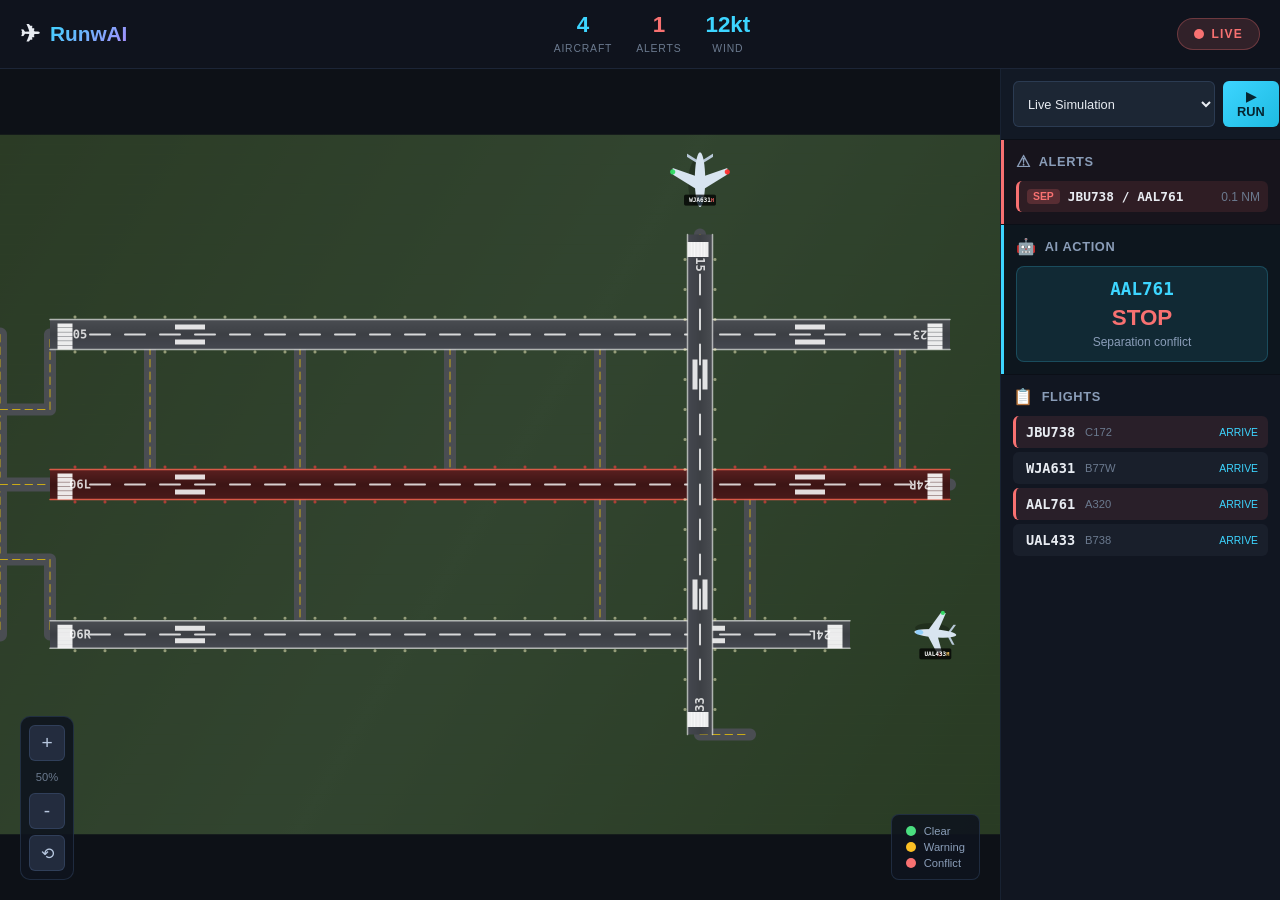
==== runwai/frontend/index.html @ bb62309c "Add RunwAI ATC conflict detection system - Layers 1-7 Co-authored-by: Cursor <cursoragent@cursor.com" ====
<!DOCTYPE html>
<html lang="en">
  <head>
    <meta charset="UTF-8" />
    <meta name="viewport" content="width=device-width, initial-scale=1.0" />
    <title>RunwAI - Live Airport Simulation</title>
    <link rel="stylesheet" href="./styles.css" />
  </head>
  <body>
    <div class="app">
      <!-- Header Bar -->
      <header class="header">
        <div class="logo">
          <span class="logo-icon">✈</span>
          <span class="logo-text">RunwAI</span>
        </div>
        <div class="header-stats">
          <div class="stat">
            <span class="stat-value" id="aircraftCount">0</span>
            <span class="stat-label">Aircraft</span>
          </div>
          <div class="stat">
            <span class="stat-value" id="violationCount">0</span>
            <span class="stat-label">Alerts</span>
          </div>
          <div class="stat weather-stat">
            <span class="stat-value" id="windValue">-</span>
            <span class="stat-label">Wind</span>
          </div>
        </div>
        <div class="header-status" id="headerStatus">
          <span class="status-indicator"></span>
          <span class="status-text">LIVE</span>
        </div>
      </header>

      <!-- Main Content -->
      <main class="main">
        <!-- Airport Map -->
        <div class="map-wrapper">
          <div class="map-container" id="mapContainer">
            <canvas id="airportCanvas"></canvas>
          </div>
          
          <!-- Zoom Controls -->
          <div class="zoom-controls">
            <button id="zoomIn" class="zoom-btn">+</button>
            <span class="zoom-level" id="zoomLevel">100%</span>
            <button id="zoomOut" class="zoom-btn">-</button>
            <button id="zoomReset" class="zoom-btn reset">⟲</button>
          </div>

          <!-- Mini Legend -->
          <div class="mini-legend">
            <div class="legend-row"><span class="dot green"></span> Clear</div>
            <div class="legend-row"><span class="dot yellow"></span> Warning</div>
            <div class="legend-row"><span class="dot red"></span> Conflict</div>
          </div>

          <!-- Storm Warning Overlay -->
          <div class="storm-banner" id="stormBanner">
            <span>⛈ STORM WARNING ACTIVE</span>
          </div>
        </div>

        <!-- Side Panel -->
        <aside class="side-panel">
          <!-- Scenario Selector -->
          <div class="scenario-box">
            <select id="scenarioSelect">
              <option value="live">Live Simulation</option>
              <option value="separation">Scenario: Runway Incursion</option>
              <option value="storm">Scenario: Storm Approach</option>
              <option value="wake">Scenario: Wake Turbulence</option>
            </select>
            <button id="runBtn" class="run-btn">▶ RUN</button>
          </div>

          <!-- Alerts Panel -->
          <div class="panel alerts-panel" id="alertsPanel">
            <div class="panel-header">
              <span class="panel-icon">⚠</span>
              <span>Alerts</span>
            </div>
            <div class="alerts-list" id="alertsList">
              <div class="no-alerts">All clear</div>
            </div>
          </div>

          <!-- AI Action Panel -->
          <div class="panel ai-panel" id="aiPanel">
            <div class="panel-header">
              <span class="panel-icon">🤖</span>
              <span>AI Action</span>
            </div>
            <div class="ai-content" id="aiContent">
              <div class="ai-idle">Monitoring...</div>
            </div>
          </div>

          <!-- Active Flights -->
          <div class="panel flights-panel">
            <div class="panel-header">
              <span class="panel-icon">📋</span>
              <span>Flights</span>
            </div>
            <div class="flights-list" id="flightsList"></div>
          </div>
        </aside>
      </main>
    </div>

    <script type="module" src="./main.js"></script>
  </body>
</html>
---- runwai/frontend/styles.css ----
/* ═══════════════════════════════════════════════════════════════════════════
   RunwAI - Live Airport Simulation
   Clean, minimal UI
   ═══════════════════════════════════════════════════════════════════════════ */

* {
  box-sizing: border-box;
  margin: 0;
  padding: 0;
}

body {
  font-family: "Inter", -apple-system, BlinkMacSystemFont, sans-serif;
  background: #0a0d12;
  color: #e8ecf2;
  overflow: hidden;
  height: 100vh;
}

.app {
  display: flex;
  flex-direction: column;
  height: 100vh;
}

/* ─── HEADER ─────────────────────────────────────────────────────────────── */

.header {
  display: flex;
  align-items: center;
  justify-content: space-between;
  padding: 12px 20px;
  background: rgba(15, 20, 30, 0.95);
  border-bottom: 1px solid rgba(100, 140, 200, 0.15);
  z-index: 100;
}

.logo {
  display: flex;
  align-items: center;
  gap: 10px;
  font-size: 1.3rem;
  font-weight: 700;
}

.logo-icon {
  font-size: 1.5rem;
}

.logo-text {
  background: linear-gradient(135deg, #3dd5ff, #a78bfa);
  -webkit-background-clip: text;
  -webkit-text-fill-color: transparent;
}

.header-stats {
  display: flex;
  gap: 24px;
}

.stat {
  text-align: center;
}

.stat-value {
  display: block;
  font-size: 1.4rem;
  font-weight: 700;
  color: #3dd5ff;
}

.stat-label {
  font-size: 0.65rem;
  color: #6b7a8f;
  text-transform: uppercase;
  letter-spacing: 0.08em;
}

.stat.alert .stat-value {
  color: #f87171;
}

.header-status {
  display: flex;
  align-items: center;
  gap: 8px;
  padding: 8px 16px;
  background: rgba(74, 222, 128, 0.15);
  border: 1px solid rgba(74, 222, 128, 0.3);
  border-radius: 20px;
}

.status-indicator {
  width: 10px;
  height: 10px;
  background: #4ade80;
  border-radius: 50%;
  animation: pulse 2s infinite;
}

.status-text {
  font-size: 0.75rem;
  font-weight: 700;
  color: #4ade80;
  letter-spacing: 0.1em;
}

.header-status.alert {
  background: rgba(248, 113, 113, 0.15);
  border-color: rgba(248, 113, 113, 0.3);
}

.header-status.alert .status-indicator {
  background: #f87171;
  animation: pulse 0.5s infinite;
}

.header-status.alert .status-text {
  color: #f87171;
}

@keyframes pulse {
  0%, 100% { opacity: 1; transform: scale(1); }
  50% { opacity: 0.6; transform: scale(0.9); }
}

/* ─── MAIN ───────────────────────────────────────────────────────────────── */

.main {
  display: flex;
  flex: 1;
  overflow: hidden;
}

/* ─── MAP ────────────────────────────────────────────────────────────────── */

.map-wrapper {
  flex: 1;
  position: relative;
  background: #0d1117;
  overflow: hidden;
}

.map-container {
  width: 100%;
  height: 100%;
  overflow: hidden;
  cursor: grab;
}

.map-container:active {
  cursor: grabbing;
}

#airportCanvas {
  transform-origin: 0 0;
  image-rendering: crisp-edges;
}

/* Zoom Controls */
.zoom-controls {
  position: absolute;
  bottom: 20px;
  left: 20px;
  display: flex;
  flex-direction: column;
  gap: 6px;
  background: rgba(15, 20, 30, 0.9);
  border: 1px solid rgba(100, 140, 200, 0.2);
  border-radius: 10px;
  padding: 8px;
}

.zoom-btn {
  width: 36px;
  height: 36px;
  background: rgba(40, 50, 70, 0.8);
  border: 1px solid rgba(100, 140, 200, 0.2);
  border-radius: 6px;
  color: #b8c8e0;
  font-size: 1.2rem;
  cursor: pointer;
  transition: all 0.15s;
}

.zoom-btn:hover {
  background: rgba(61, 213, 255, 0.2);
  border-color: #3dd5ff;
  color: #3dd5ff;
}

.zoom-btn.reset {
  font-size: 1rem;
}

.zoom-level {
  text-align: center;
  font-size: 0.7rem;
  color: #6b7a8f;
  padding: 4px 0;
}

/* Mini Legend */
.mini-legend {
  position: absolute;
  bottom: 20px;
  right: 20px;
  background: rgba(15, 20, 30, 0.9);
  border: 1px solid rgba(100, 140, 200, 0.2);
  border-radius: 8px;
  padding: 10px 14px;
  font-size: 0.7rem;
}

.legend-row {
  display: flex;
  align-items: center;
  gap: 8px;
  margin-bottom: 4px;
  color: #8a9db8;
}

.legend-row:last-child {
  margin-bottom: 0;
}

.dot {
  width: 10px;
  height: 10px;
  border-radius: 50%;
}

.dot.green { background: #4ade80; }
.dot.yellow { background: #fbbf24; }
.dot.red { background: #f87171; }

/* Storm Banner */
.storm-banner {
  position: absolute;
  top: 0;
  left: 0;
  right: 0;
  background: linear-gradient(90deg, rgba(139, 92, 246, 0.9), rgba(248, 113, 113, 0.9));
  color: white;
  text-align: center;
  padding: 10px;
  font-weight: 700;
  font-size: 0.85rem;
  letter-spacing: 0.1em;
  transform: translateY(-100%);
  transition: transform 0.3s;
}

.storm-banner.visible {
  transform: translateY(0);
}

/* ─── SIDE PANEL ─────────────────────────────────────────────────────────── */

.side-panel {
  width: 280px;
  background: rgba(12, 16, 24, 0.98);
  border-left: 1px solid rgba(100, 140, 200, 0.15);
  display: flex;
  flex-direction: column;
  gap: 1px;
  overflow-y: auto;
}

.scenario-box {
  display: flex;
  gap: 8px;
  padding: 12px;
  background: rgba(20, 28, 40, 0.8);
}

.scenario-box select {
  flex: 1;
  background: rgba(30, 40, 55, 0.9);
  border: 1px solid rgba(100, 140, 200, 0.2);
  border-radius: 6px;
  color: #e8ecf2;
  padding: 8px 10px;
  font-size: 0.8rem;
  cursor: pointer;
}

.scenario-box select option {
  background: #1a2030;
}

.run-btn {
  background: linear-gradient(135deg, #3dd5ff, #1ebbe2);
  border: none;
  border-radius: 6px;
  color: #062530;
  padding: 8px 14px;
  font-weight: 700;
  font-size: 0.8rem;
  cursor: pointer;
  transition: all 0.2s;
}

.run-btn:hover {
  transform: scale(1.05);
  box-shadow: 0 4px 15px rgba(61, 213, 255, 0.4);
}

/* Panels */
.panel {
  background: rgba(18, 24, 35, 0.9);
  padding: 12px;
}

.panel-header {
  display: flex;
  align-items: center;
  gap: 8px;
  font-size: 0.8rem;
  font-weight: 600;
  color: #8a9db8;
  margin-bottom: 10px;
  text-transform: uppercase;
  letter-spacing: 0.05em;
}

.panel-icon {
  font-size: 1rem;
}

/* Alerts Panel */
.alerts-panel {
  border-left: 3px solid transparent;
  transition: border-color 0.3s;
}

.alerts-panel.has-alerts {
  border-left-color: #f87171;
  background: rgba(248, 113, 113, 0.05);
}

.alerts-list {
  display: flex;
  flex-direction: column;
  gap: 6px;
}

.no-alerts {
  text-align: center;
  color: #4ade80;
  font-size: 0.8rem;
  padding: 10px;
}

.alert-item {
  display: flex;
  align-items: center;
  gap: 8px;
  padding: 8px;
  background: rgba(30, 35, 45, 0.8);
  border-radius: 6px;
  border-left: 3px solid #fbbf24;
}

.alert-item.red {
  border-left-color: #f87171;
  background: rgba(248, 113, 113, 0.1);
}

.alert-rule {
  background: rgba(248, 113, 113, 0.2);
  color: #f87171;
  padding: 2px 6px;
  border-radius: 4px;
  font-size: 0.65rem;
  font-weight: 700;
}

.alert-item.yellow .alert-rule {
  background: rgba(251, 191, 36, 0.2);
  color: #fbbf24;
}

.alert-flights {
  flex: 1;
  font-size: 0.8rem;
  font-weight: 600;
  font-family: monospace;
}

.alert-dist {
  font-size: 0.75rem;
  color: #6b7a8f;
}

/* AI Panel */
.ai-panel {
  background: rgba(61, 213, 255, 0.03);
  border-left: 3px solid #3dd5ff;
}

.ai-idle {
  text-align: center;
  color: #6b7a8f;
  font-size: 0.8rem;
  padding: 15px;
}

.ai-action {
  background: rgba(61, 213, 255, 0.1);
  border: 1px solid rgba(61, 213, 255, 0.2);
  border-radius: 8px;
  padding: 12px;
  text-align: center;
}

.ai-target {
  font-size: 1.1rem;
  font-weight: 700;
  color: #3dd5ff;
  font-family: monospace;
  margin-bottom: 6px;
}

.ai-command {
  font-size: 1.4rem;
  font-weight: 700;
  color: #f87171;
  margin-bottom: 4px;
}

.ai-reason {
  font-size: 0.75rem;
  color: #8a9db8;
}

/* Flights Panel */
.flights-panel {
  flex: 1;
  overflow-y: auto;
}

.flights-list {
  display: flex;
  flex-direction: column;
  gap: 4px;
}

.flight-row {
  display: flex;
  align-items: center;
  gap: 10px;
  padding: 8px 10px;
  background: rgba(30, 38, 50, 0.6);
  border-radius: 6px;
  border-left: 3px solid transparent;
}

.flight-row.conflict {
  border-left-color: #f87171;
  background: rgba(248, 113, 113, 0.1);
}

.flight-id {
  font-weight: 700;
  font-family: monospace;
  font-size: 0.85rem;
  color: #e8ecf2;
}

.flight-type {
  font-size: 0.7rem;
  color: #6b7a8f;
}

.flight-phase {
  margin-left: auto;
  font-size: 0.65rem;
  color: #3dd5ff;
  text-transform: uppercase;
}

.no-flights {
  text-align: center;
  color: #6b7a8f;
  font-size: 0.8rem;
  padding: 20px;
}

/* ─── SCROLLBAR ──────────────────────────────────────────────────────────── */

::-webkit-scrollbar {
  width: 5px;
}

::-webkit-scrollbar-track {
  background: rgba(0, 0, 0, 0.2);
}

::-webkit-scrollbar-thumb {
  background: rgba(100, 140, 200, 0.3);
  border-radius: 3px;
}

/* ─── RESPONSIVE ─────────────────────────────────────────────────────────── */

@media (max-width: 900px) {
  .side-panel {
    width: 240px;
  }
  
  .header-stats {
    gap: 16px;
  }
  
  .stat-value {
    font-size: 1.1rem;
  }
}

@media (max-width: 600px) {
  .header {
    flex-wrap: wrap;
    gap: 10px;
  }
  
  .side-panel {
    position: fixed;
    right: 0;
    top: 60px;
    bottom: 0;
    width: 260px;
    transform: translateX(100%);
    transition: transform 0.3s;
    z-index: 200;
  }
  
  .side-panel.open {
    transform: translateX(0);
  }
}
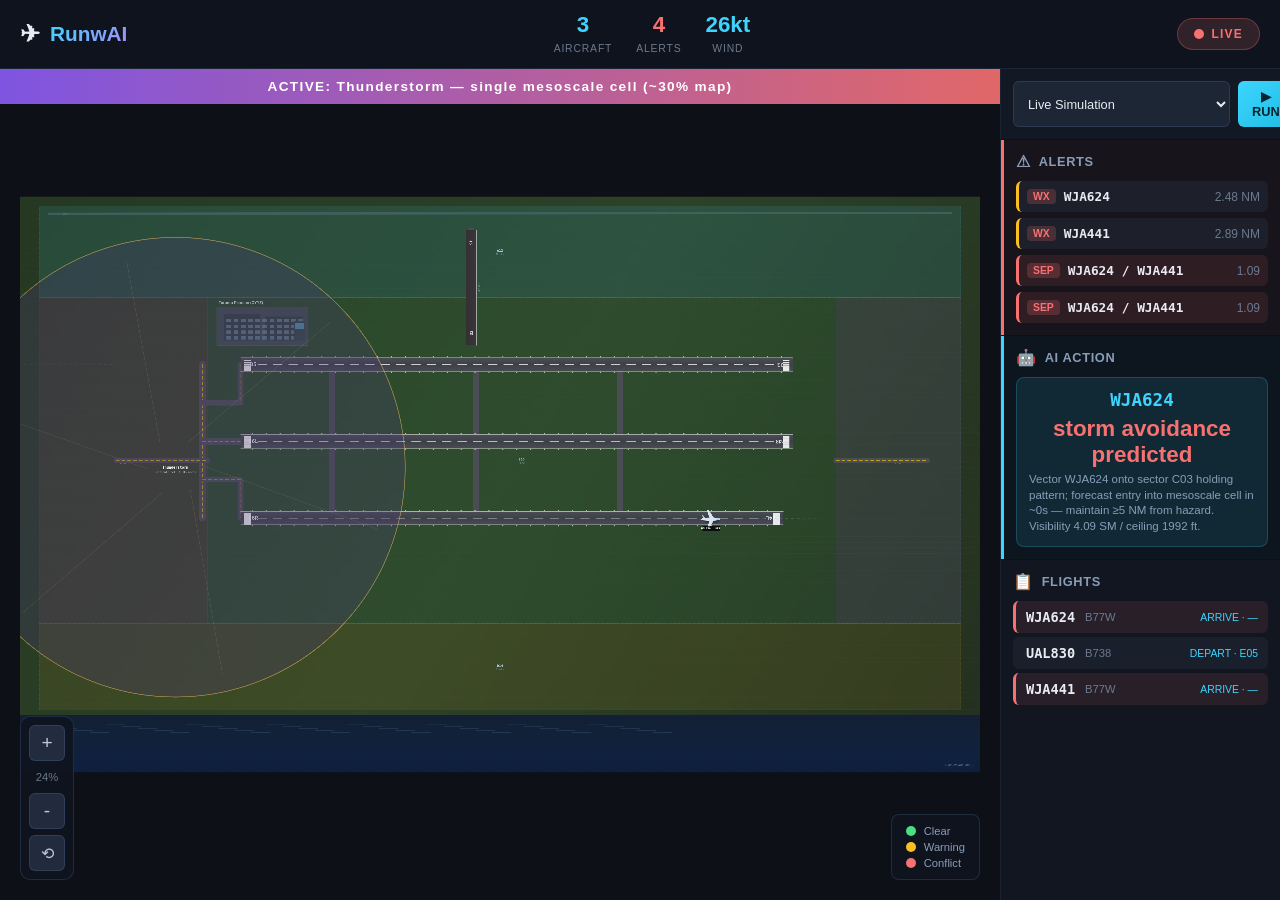
==== commit 5112d335: "frontend updates" ====
--- a/runwai/frontend/index.html
+++ b/runwai/frontend/index.html
@@ -59,7 +59,7 @@
 
           <!-- Storm Warning Overlay -->
           <div class="storm-banner" id="stormBanner">
-            <span>⛈ STORM WARNING ACTIVE</span>
+            <span id="stormBannerText">WEATHER: advisory active</span>
           </div>
         </div>
 
@@ -69,7 +69,7 @@
           <div class="scenario-box">
             <select id="scenarioSelect">
               <option value="live">Live Simulation</option>
-              <option value="separation">Scenario: Runway Incursion</option>
+              <option value="separation">Scenario: Parallel final spacing</option>
               <option value="storm">Scenario: Storm Approach</option>
               <option value="wake">Scenario: Wake Turbulence</option>
             </select>
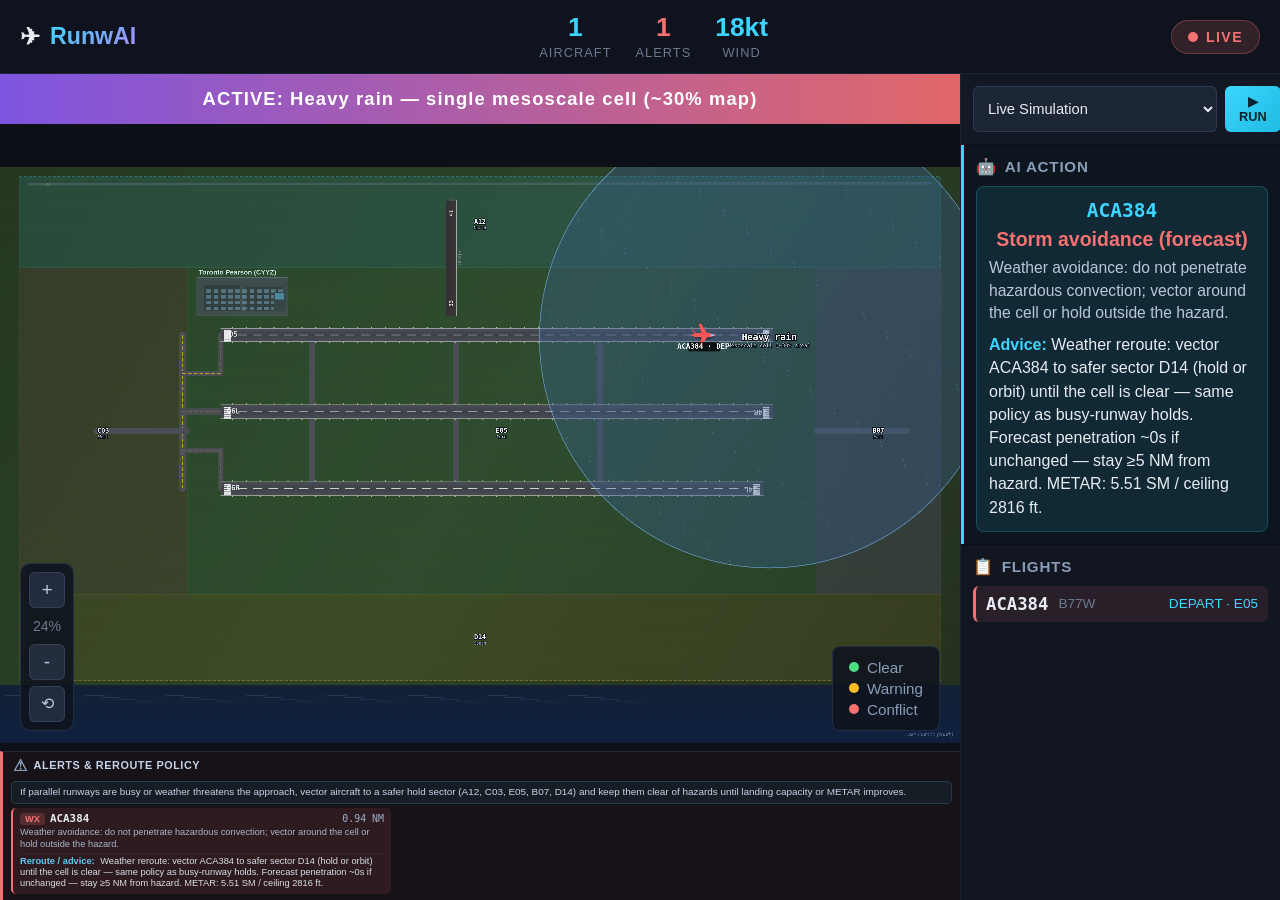
==== commit 3f57ac11: "frontend changes" ====
--- a/runwai/frontend/index.html
+++ b/runwai/frontend/index.html
@@ -36,31 +36,44 @@
 
       <!-- Main Content -->
       <main class="main">
-        <!-- Airport Map -->
-        <div class="map-wrapper">
-          <div class="map-container" id="mapContainer">
-            <canvas id="airportCanvas"></canvas>
-          </div>
-          
-          <!-- Zoom Controls -->
-          <div class="zoom-controls">
-            <button id="zoomIn" class="zoom-btn">+</button>
-            <span class="zoom-level" id="zoomLevel">100%</span>
-            <button id="zoomOut" class="zoom-btn">-</button>
-            <button id="zoomReset" class="zoom-btn reset">⟲</button>
+        <div class="workspace">
+          <!-- Airport Map -->
+          <div class="map-wrapper">
+            <div class="map-container" id="mapContainer">
+              <canvas id="airportCanvas"></canvas>
+            </div>
+
+            <!-- Zoom Controls -->
+            <div class="zoom-controls">
+              <button id="zoomIn" class="zoom-btn">+</button>
+              <span class="zoom-level" id="zoomLevel">100%</span>
+              <button id="zoomOut" class="zoom-btn">-</button>
+              <button id="zoomReset" class="zoom-btn reset">⟲</button>
+            </div>
+
+            <!-- Mini Legend -->
+            <div class="mini-legend">
+              <div class="legend-row"><span class="dot green"></span> Clear</div>
+              <div class="legend-row"><span class="dot yellow"></span> Warning</div>
+              <div class="legend-row"><span class="dot red"></span> Conflict</div>
+            </div>
+
+            <!-- Storm Warning Overlay -->
+            <div class="storm-banner" id="stormBanner">
+              <span id="stormBannerText">WEATHER: advisory active</span>
+            </div>
           </div>
 
-          <!-- Mini Legend -->
-          <div class="mini-legend">
-            <div class="legend-row"><span class="dot green"></span> Clear</div>
-            <div class="legend-row"><span class="dot yellow"></span> Warning</div>
-            <div class="legend-row"><span class="dot red"></span> Conflict</div>
-          </div>
-
-          <!-- Storm Warning Overlay -->
-          <div class="storm-banner" id="stormBanner">
-            <span id="stormBannerText">WEATHER: advisory active</span>
-          </div>
+          <!-- Alerts docked under map (wide strip — multiple alerts visible without sidebar scroll) -->
+          <section class="alerts-dock panel alerts-panel" id="alertsPanel">
+            <div class="alerts-dock-head">
+              <span class="panel-icon">⚠</span>
+              <span class="alerts-dock-title">Alerts &amp; reroute policy</span>
+            </div>
+            <div class="alerts-list" id="alertsList">
+              <div class="no-alerts">All clear</div>
+            </div>
+          </section>
         </div>
 
         <!-- Side Panel -->
@@ -74,17 +87,6 @@
               <option value="wake">Scenario: Wake Turbulence</option>
             </select>
             <button id="runBtn" class="run-btn">▶ RUN</button>
-          </div>
-
-          <!-- Alerts Panel -->
-          <div class="panel alerts-panel" id="alertsPanel">
-            <div class="panel-header">
-              <span class="panel-icon">⚠</span>
-              <span>Alerts</span>
-            </div>
-            <div class="alerts-list" id="alertsList">
-              <div class="no-alerts">All clear</div>
-            </div>
           </div>
 
           <!-- AI Action Panel -->
--- a/runwai/frontend/styles.css
+++ b/runwai/frontend/styles.css
@@ -39,7 +39,7 @@
   display: flex;
   align-items: center;
   gap: 10px;
-  font-size: 1.3rem;
+  font-size: 1.45rem;
   font-weight: 700;
 }
 
@@ -64,13 +64,13 @@
 
 .stat-value {
   display: block;
-  font-size: 1.4rem;
+  font-size: 1.65rem;
   font-weight: 700;
   color: #3dd5ff;
 }
 
 .stat-label {
-  font-size: 0.65rem;
+  font-size: 0.8rem;
   color: #6b7a8f;
   text-transform: uppercase;
   letter-spacing: 0.08em;
@@ -99,7 +99,7 @@
 }
 
 .status-text {
-  font-size: 0.75rem;
+  font-size: 0.88rem;
   font-weight: 700;
   color: #4ade80;
   letter-spacing: 0.1em;
@@ -130,6 +130,15 @@
   display: flex;
   flex: 1;
   overflow: hidden;
+  min-height: 0;
+}
+
+.workspace {
+  flex: 1;
+  display: flex;
+  flex-direction: column;
+  min-width: 0;
+  min-height: 0;
 }
 
 /* ─── MAP ────────────────────────────────────────────────────────────────── */
@@ -139,6 +148,7 @@
   position: relative;
   background: #0d1117;
   overflow: hidden;
+  min-height: 0;
 }
 
 .map-container {
@@ -195,7 +205,7 @@
 
 .zoom-level {
   text-align: center;
-  font-size: 0.7rem;
+  font-size: 0.88rem;
   color: #6b7a8f;
   padding: 4px 0;
 }
@@ -208,8 +218,8 @@
   background: rgba(15, 20, 30, 0.9);
   border: 1px solid rgba(100, 140, 200, 0.2);
   border-radius: 8px;
-  padding: 10px 14px;
-  font-size: 0.7rem;
+  padding: 12px 16px;
+  font-size: 0.95rem;
 }
 
 .legend-row {
@@ -243,10 +253,10 @@
   background: linear-gradient(90deg, rgba(139, 92, 246, 0.9), rgba(248, 113, 113, 0.9));
   color: white;
   text-align: center;
-  padding: 10px;
-  font-weight: 700;
-  font-size: 0.85rem;
-  letter-spacing: 0.1em;
+  padding: 14px 16px;
+  font-weight: 700;
+  font-size: 1.15rem;
+  letter-spacing: 0.06em;
   transform: translateY(-100%);
   transition: transform 0.3s;
 }
@@ -258,7 +268,7 @@
 /* ─── SIDE PANEL ─────────────────────────────────────────────────────────── */
 
 .side-panel {
-  width: 280px;
+  width: 320px;
   background: rgba(12, 16, 24, 0.98);
   border-left: 1px solid rgba(100, 140, 200, 0.15);
   display: flex;
@@ -281,7 +291,7 @@
   border-radius: 6px;
   color: #e8ecf2;
   padding: 8px 10px;
-  font-size: 0.8rem;
+  font-size: 0.92rem;
   cursor: pointer;
 }
 
@@ -316,7 +326,7 @@
   display: flex;
   align-items: center;
   gap: 8px;
-  font-size: 0.8rem;
+  font-size: 0.95rem;
   font-weight: 600;
   color: #8a9db8;
   margin-bottom: 10px;
@@ -339,27 +349,81 @@
   background: rgba(248, 113, 113, 0.05);
 }
 
+.alerts-dock {
+  flex-shrink: 0;
+  display: flex;
+  flex-direction: column;
+  border-top: 1px solid rgba(100, 140, 200, 0.2);
+  padding: 0;
+  overflow: visible;
+}
+
+.alerts-dock-head {
+  display: flex;
+  align-items: center;
+  gap: 6px;
+  padding: 4px 10px 2px;
+  font-size: 0.68rem;
+  font-weight: 700;
+  color: #8a9db8;
+  text-transform: uppercase;
+  letter-spacing: 0.05em;
+}
+
+.alerts-dock-title {
+  color: #c5d3e8;
+}
+
 .alerts-list {
-  display: flex;
-  flex-direction: column;
-  gap: 6px;
+  display: block;
+  overflow-x: auto;
+  overflow-y: visible;
+  padding: 4px 8px 6px;
+}
+
+.alerts-policy-bar {
+  font-size: 0.62rem;
+  line-height: 1.25;
+  color: #c8d4e8;
+  padding: 4px 8px 5px;
+  margin-bottom: 4px;
+  background: rgba(61, 213, 255, 0.06);
+  border: 1px solid rgba(61, 213, 255, 0.18);
+  border-radius: 5px;
+}
+
+.alerts-cards {
+  display: flex;
+  flex-wrap: wrap;
+  gap: 5px 6px;
+  align-items: flex-start;
 }
 
 .no-alerts {
   text-align: center;
   color: #4ade80;
-  font-size: 0.8rem;
-  padding: 10px;
+  font-size: 0.72rem;
+  padding: 8px;
 }
 
 .alert-item {
   display: flex;
-  align-items: center;
-  gap: 8px;
-  padding: 8px;
-  background: rgba(30, 35, 45, 0.8);
-  border-radius: 6px;
-  border-left: 3px solid #fbbf24;
+  flex-direction: column;
+  align-items: stretch;
+  gap: 2px;
+  padding: 4px 7px 5px;
+  background: rgba(30, 35, 45, 0.85);
+  border-radius: 5px;
+  border-left: 2px solid #fbbf24;
+  flex: 1 1 200px;
+  max-width: min(380px, 100%);
+  min-width: min(180px, 100%);
+}
+
+.alert-row {
+  display: flex;
+  align-items: center;
+  gap: 5px;
 }
 
 .alert-item.red {
@@ -370,9 +434,9 @@
 .alert-rule {
   background: rgba(248, 113, 113, 0.2);
   color: #f87171;
-  padding: 2px 6px;
-  border-radius: 4px;
-  font-size: 0.65rem;
+  padding: 1px 5px;
+  border-radius: 3px;
+  font-size: 0.58rem;
   font-weight: 700;
 }
 
@@ -383,14 +447,36 @@
 
 .alert-flights {
   flex: 1;
-  font-size: 0.8rem;
+  font-size: 0.68rem;
   font-weight: 600;
   font-family: monospace;
 }
 
 .alert-dist {
-  font-size: 0.75rem;
-  color: #6b7a8f;
+  font-size: 0.62rem;
+  color: #9eb0cc;
+  font-family: monospace;
+}
+
+.alert-explain {
+  font-size: 0.58rem;
+  line-height: 1.2;
+  color: #a8b6ca;
+}
+
+.alert-advice {
+  font-size: 0.58rem;
+  line-height: 1.2;
+  color: #d8dee8;
+  padding-top: 2px;
+  margin-top: 1px;
+  border-top: 1px solid rgba(100, 140, 200, 0.1);
+}
+
+.alert-advice-label {
+  font-weight: 700;
+  color: #5ec8f0;
+  margin-right: 3px;
 }
 
 /* AI Panel */
@@ -402,7 +488,7 @@
 .ai-idle {
   text-align: center;
   color: #6b7a8f;
-  font-size: 0.8rem;
+  font-size: 1rem;
   padding: 15px;
 }
 
@@ -415,7 +501,7 @@
 }
 
 .ai-target {
-  font-size: 1.1rem;
+  font-size: 1.22rem;
   font-weight: 700;
   color: #3dd5ff;
   font-family: monospace;
@@ -423,15 +509,35 @@
 }
 
 .ai-command {
-  font-size: 1.4rem;
+  font-size: 1.22rem;
   font-weight: 700;
   color: #f87171;
-  margin-bottom: 4px;
-}
-
-.ai-reason {
-  font-size: 0.75rem;
-  color: #8a9db8;
+  margin-bottom: 6px;
+}
+
+.ai-explain {
+  font-size: 0.98rem;
+  line-height: 1.45;
+  color: #b8c8dc;
+  text-align: left;
+  margin-bottom: 8px;
+}
+
+.ai-advice {
+  font-size: 1rem;
+  line-height: 1.45;
+  color: #e8ecf2;
+  text-align: left;
+}
+
+.ai-advice-label {
+  font-weight: 700;
+  color: #3dd5ff;
+}
+
+.ai-action--crash {
+  border-color: rgba(248, 113, 113, 0.45);
+  background: rgba(248, 113, 113, 0.12);
 }
 
 /* Flights Panel */
@@ -464,18 +570,18 @@
 .flight-id {
   font-weight: 700;
   font-family: monospace;
+  font-size: 1.08rem;
+  color: #e8ecf2;
+}
+
+.flight-type {
   font-size: 0.85rem;
-  color: #e8ecf2;
-}
-
-.flight-type {
-  font-size: 0.7rem;
   color: #6b7a8f;
 }
 
 .flight-phase {
   margin-left: auto;
-  font-size: 0.65rem;
+  font-size: 0.85rem;
   color: #3dd5ff;
   text-transform: uppercase;
 }
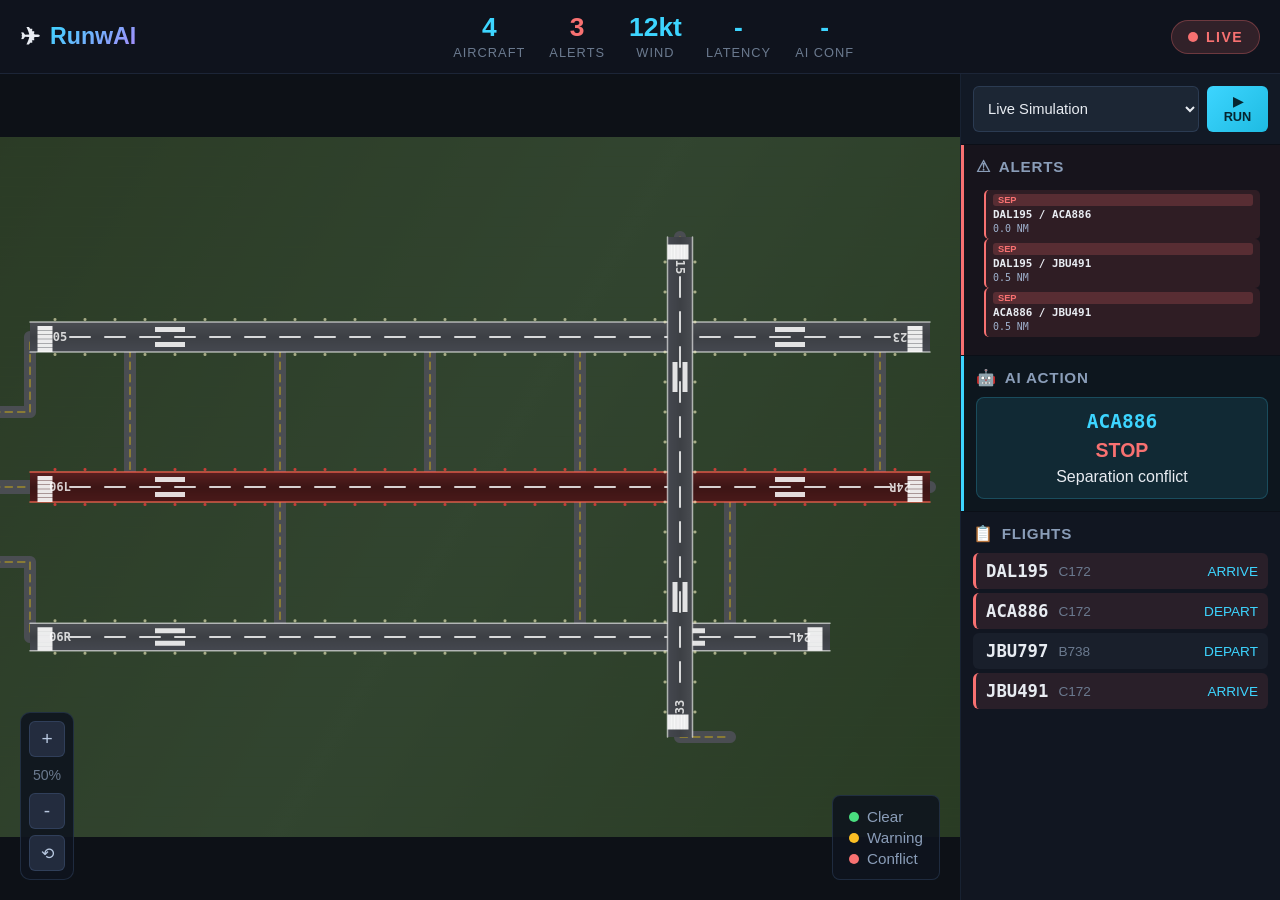
==== commit 2ad7dc79: "Complete RunwAI simulation: backend server, live API integration, dashboard metrics - Add server.py:" ====
--- a/runwai/frontend/index.html
+++ b/runwai/frontend/index.html
@@ -27,6 +27,14 @@
             <span class="stat-value" id="windValue">-</span>
             <span class="stat-label">Wind</span>
           </div>
+          <div class="stat">
+            <span class="stat-value" id="latencyValue">-</span>
+            <span class="stat-label">Latency</span>
+          </div>
+          <div class="stat">
+            <span class="stat-value" id="confidenceValue">-</span>
+            <span class="stat-label">AI Conf</span>
+          </div>
         </div>
         <div class="header-status" id="headerStatus">
           <span class="status-indicator"></span>
@@ -36,44 +44,31 @@
 
       <!-- Main Content -->
       <main class="main">
-        <div class="workspace">
-          <!-- Airport Map -->
-          <div class="map-wrapper">
-            <div class="map-container" id="mapContainer">
-              <canvas id="airportCanvas"></canvas>
-            </div>
-
-            <!-- Zoom Controls -->
-            <div class="zoom-controls">
-              <button id="zoomIn" class="zoom-btn">+</button>
-              <span class="zoom-level" id="zoomLevel">100%</span>
-              <button id="zoomOut" class="zoom-btn">-</button>
-              <button id="zoomReset" class="zoom-btn reset">⟲</button>
-            </div>
-
-            <!-- Mini Legend -->
-            <div class="mini-legend">
-              <div class="legend-row"><span class="dot green"></span> Clear</div>
-              <div class="legend-row"><span class="dot yellow"></span> Warning</div>
-              <div class="legend-row"><span class="dot red"></span> Conflict</div>
-            </div>
-
-            <!-- Storm Warning Overlay -->
-            <div class="storm-banner" id="stormBanner">
-              <span id="stormBannerText">WEATHER: advisory active</span>
-            </div>
+        <!-- Airport Map -->
+        <div class="map-wrapper">
+          <div class="map-container" id="mapContainer">
+            <canvas id="airportCanvas"></canvas>
+          </div>
+          
+          <!-- Zoom Controls -->
+          <div class="zoom-controls">
+            <button id="zoomIn" class="zoom-btn">+</button>
+            <span class="zoom-level" id="zoomLevel">100%</span>
+            <button id="zoomOut" class="zoom-btn">-</button>
+            <button id="zoomReset" class="zoom-btn reset">⟲</button>
           </div>
 
-          <!-- Alerts docked under map (wide strip — multiple alerts visible without sidebar scroll) -->
-          <section class="alerts-dock panel alerts-panel" id="alertsPanel">
-            <div class="alerts-dock-head">
-              <span class="panel-icon">⚠</span>
-              <span class="alerts-dock-title">Alerts &amp; reroute policy</span>
-            </div>
-            <div class="alerts-list" id="alertsList">
-              <div class="no-alerts">All clear</div>
-            </div>
-          </section>
+          <!-- Mini Legend -->
+          <div class="mini-legend">
+            <div class="legend-row"><span class="dot green"></span> Clear</div>
+            <div class="legend-row"><span class="dot yellow"></span> Warning</div>
+            <div class="legend-row"><span class="dot red"></span> Conflict</div>
+          </div>
+
+          <!-- Storm Warning Overlay -->
+          <div class="storm-banner" id="stormBanner">
+            <span>⛈ STORM WARNING ACTIVE</span>
+          </div>
         </div>
 
         <!-- Side Panel -->
@@ -82,11 +77,22 @@
           <div class="scenario-box">
             <select id="scenarioSelect">
               <option value="live">Live Simulation</option>
-              <option value="separation">Scenario: Parallel final spacing</option>
+              <option value="separation">Scenario: Runway Incursion</option>
               <option value="storm">Scenario: Storm Approach</option>
               <option value="wake">Scenario: Wake Turbulence</option>
             </select>
             <button id="runBtn" class="run-btn">▶ RUN</button>
+          </div>
+
+          <!-- Alerts Panel -->
+          <div class="panel alerts-panel" id="alertsPanel">
+            <div class="panel-header">
+              <span class="panel-icon">⚠</span>
+              <span>Alerts</span>
+            </div>
+            <div class="alerts-list" id="alertsList">
+              <div class="no-alerts">All clear</div>
+            </div>
           </div>
 
           <!-- AI Action Panel -->
--- a/runwai/frontend/styles.css
+++ b/runwai/frontend/styles.css
@@ -429,6 +429,16 @@
 .alert-item.red {
   border-left-color: #f87171;
   background: rgba(248, 113, 113, 0.1);
+}
+
+.alert-item-ml {
+  border-left-color: #60cfff;
+  background: rgba(61, 213, 255, 0.07);
+}
+
+.alert-item-ml .alert-rule {
+  background: rgba(61, 213, 255, 0.2);
+  color: #7fe8ff;
 }
 
 .alert-rule {
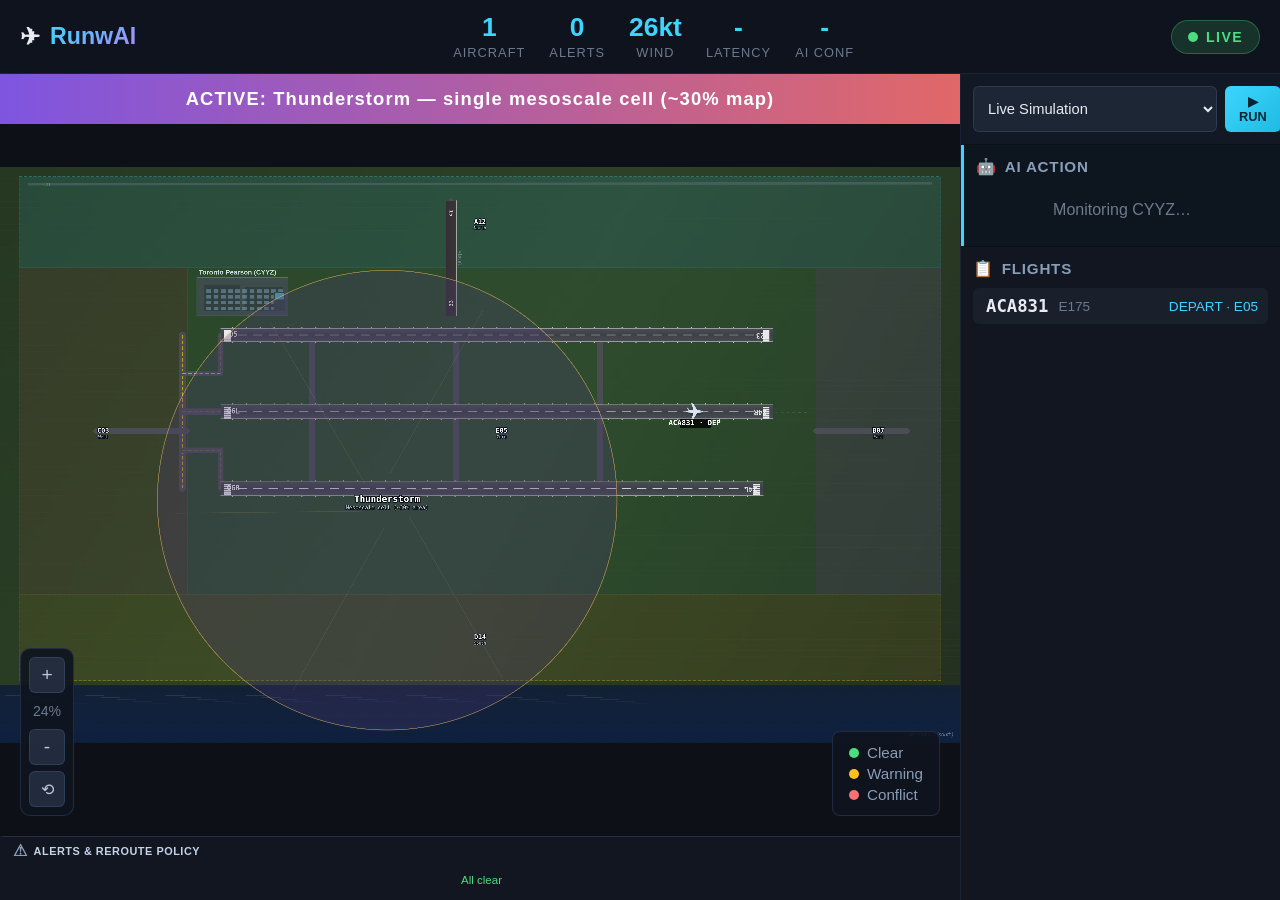
==== commit aed07fce: "Merge gary_stuff: simulation pipeline, metrics, aviation rules, and frontend updates Co-Authored-By:" ====
--- a/runwai/frontend/index.html
+++ b/runwai/frontend/index.html
@@ -44,31 +44,44 @@
 
       <!-- Main Content -->
       <main class="main">
-        <!-- Airport Map -->
-        <div class="map-wrapper">
-          <div class="map-container" id="mapContainer">
-            <canvas id="airportCanvas"></canvas>
-          </div>
-          
-          <!-- Zoom Controls -->
-          <div class="zoom-controls">
-            <button id="zoomIn" class="zoom-btn">+</button>
-            <span class="zoom-level" id="zoomLevel">100%</span>
-            <button id="zoomOut" class="zoom-btn">-</button>
-            <button id="zoomReset" class="zoom-btn reset">⟲</button>
+        <div class="workspace">
+          <!-- Airport Map -->
+          <div class="map-wrapper">
+            <div class="map-container" id="mapContainer">
+              <canvas id="airportCanvas"></canvas>
+            </div>
+
+            <!-- Zoom Controls -->
+            <div class="zoom-controls">
+              <button id="zoomIn" class="zoom-btn">+</button>
+              <span class="zoom-level" id="zoomLevel">100%</span>
+              <button id="zoomOut" class="zoom-btn">-</button>
+              <button id="zoomReset" class="zoom-btn reset">⟲</button>
+            </div>
+
+            <!-- Mini Legend -->
+            <div class="mini-legend">
+              <div class="legend-row"><span class="dot green"></span> Clear</div>
+              <div class="legend-row"><span class="dot yellow"></span> Warning</div>
+              <div class="legend-row"><span class="dot red"></span> Conflict</div>
+            </div>
+
+            <!-- Storm Warning Overlay -->
+            <div class="storm-banner" id="stormBanner">
+              <span id="stormBannerText">WEATHER: advisory active</span>
+            </div>
           </div>
 
-          <!-- Mini Legend -->
-          <div class="mini-legend">
-            <div class="legend-row"><span class="dot green"></span> Clear</div>
-            <div class="legend-row"><span class="dot yellow"></span> Warning</div>
-            <div class="legend-row"><span class="dot red"></span> Conflict</div>
-          </div>
-
-          <!-- Storm Warning Overlay -->
-          <div class="storm-banner" id="stormBanner">
-            <span>⛈ STORM WARNING ACTIVE</span>
-          </div>
+          <!-- Alerts docked under map (wide strip — multiple alerts visible without sidebar scroll) -->
+          <section class="alerts-dock panel alerts-panel" id="alertsPanel">
+            <div class="alerts-dock-head">
+              <span class="panel-icon">⚠</span>
+              <span class="alerts-dock-title">Alerts &amp; reroute policy</span>
+            </div>
+            <div class="alerts-list" id="alertsList">
+              <div class="no-alerts">All clear</div>
+            </div>
+          </section>
         </div>
 
         <!-- Side Panel -->
@@ -77,22 +90,11 @@
           <div class="scenario-box">
             <select id="scenarioSelect">
               <option value="live">Live Simulation</option>
-              <option value="separation">Scenario: Runway Incursion</option>
+              <option value="separation">Scenario: Parallel final spacing</option>
               <option value="storm">Scenario: Storm Approach</option>
               <option value="wake">Scenario: Wake Turbulence</option>
             </select>
             <button id="runBtn" class="run-btn">▶ RUN</button>
-          </div>
-
-          <!-- Alerts Panel -->
-          <div class="panel alerts-panel" id="alertsPanel">
-            <div class="panel-header">
-              <span class="panel-icon">⚠</span>
-              <span>Alerts</span>
-            </div>
-            <div class="alerts-list" id="alertsList">
-              <div class="no-alerts">All clear</div>
-            </div>
           </div>
 
           <!-- AI Action Panel -->
